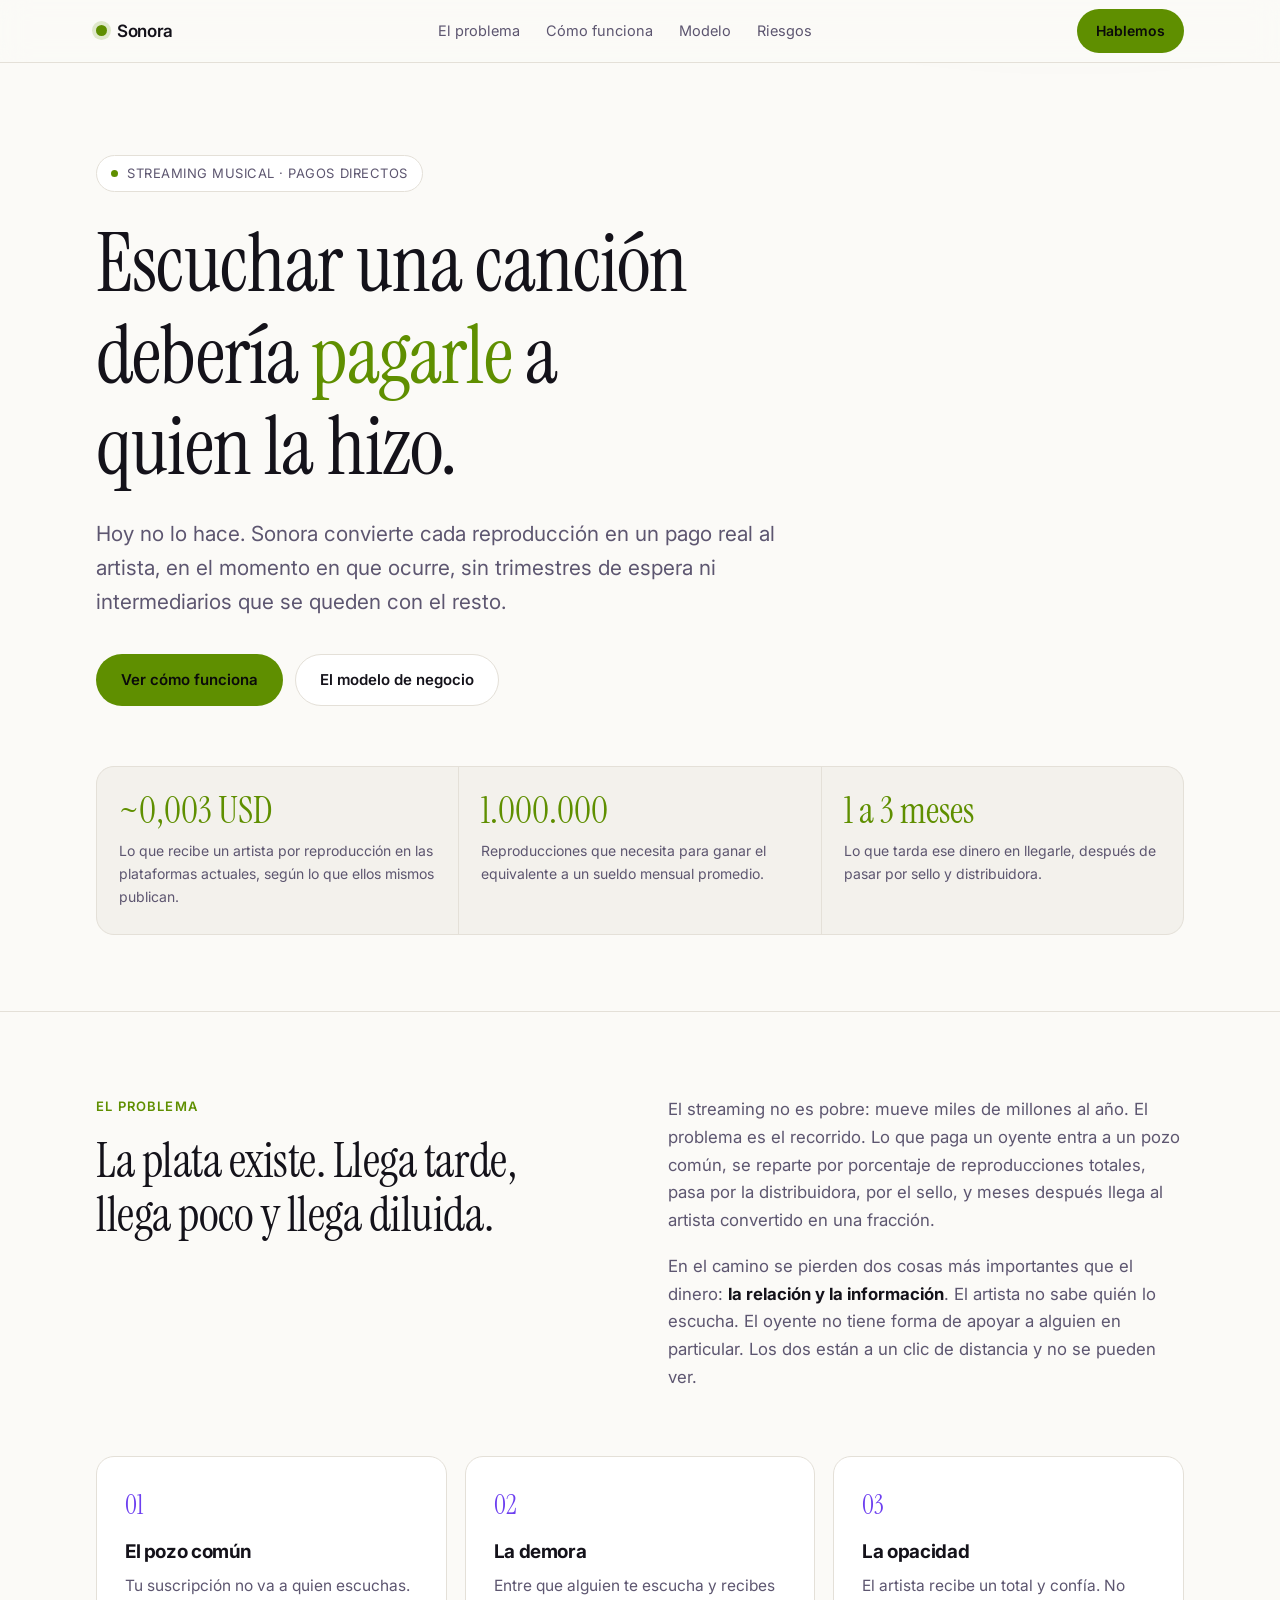
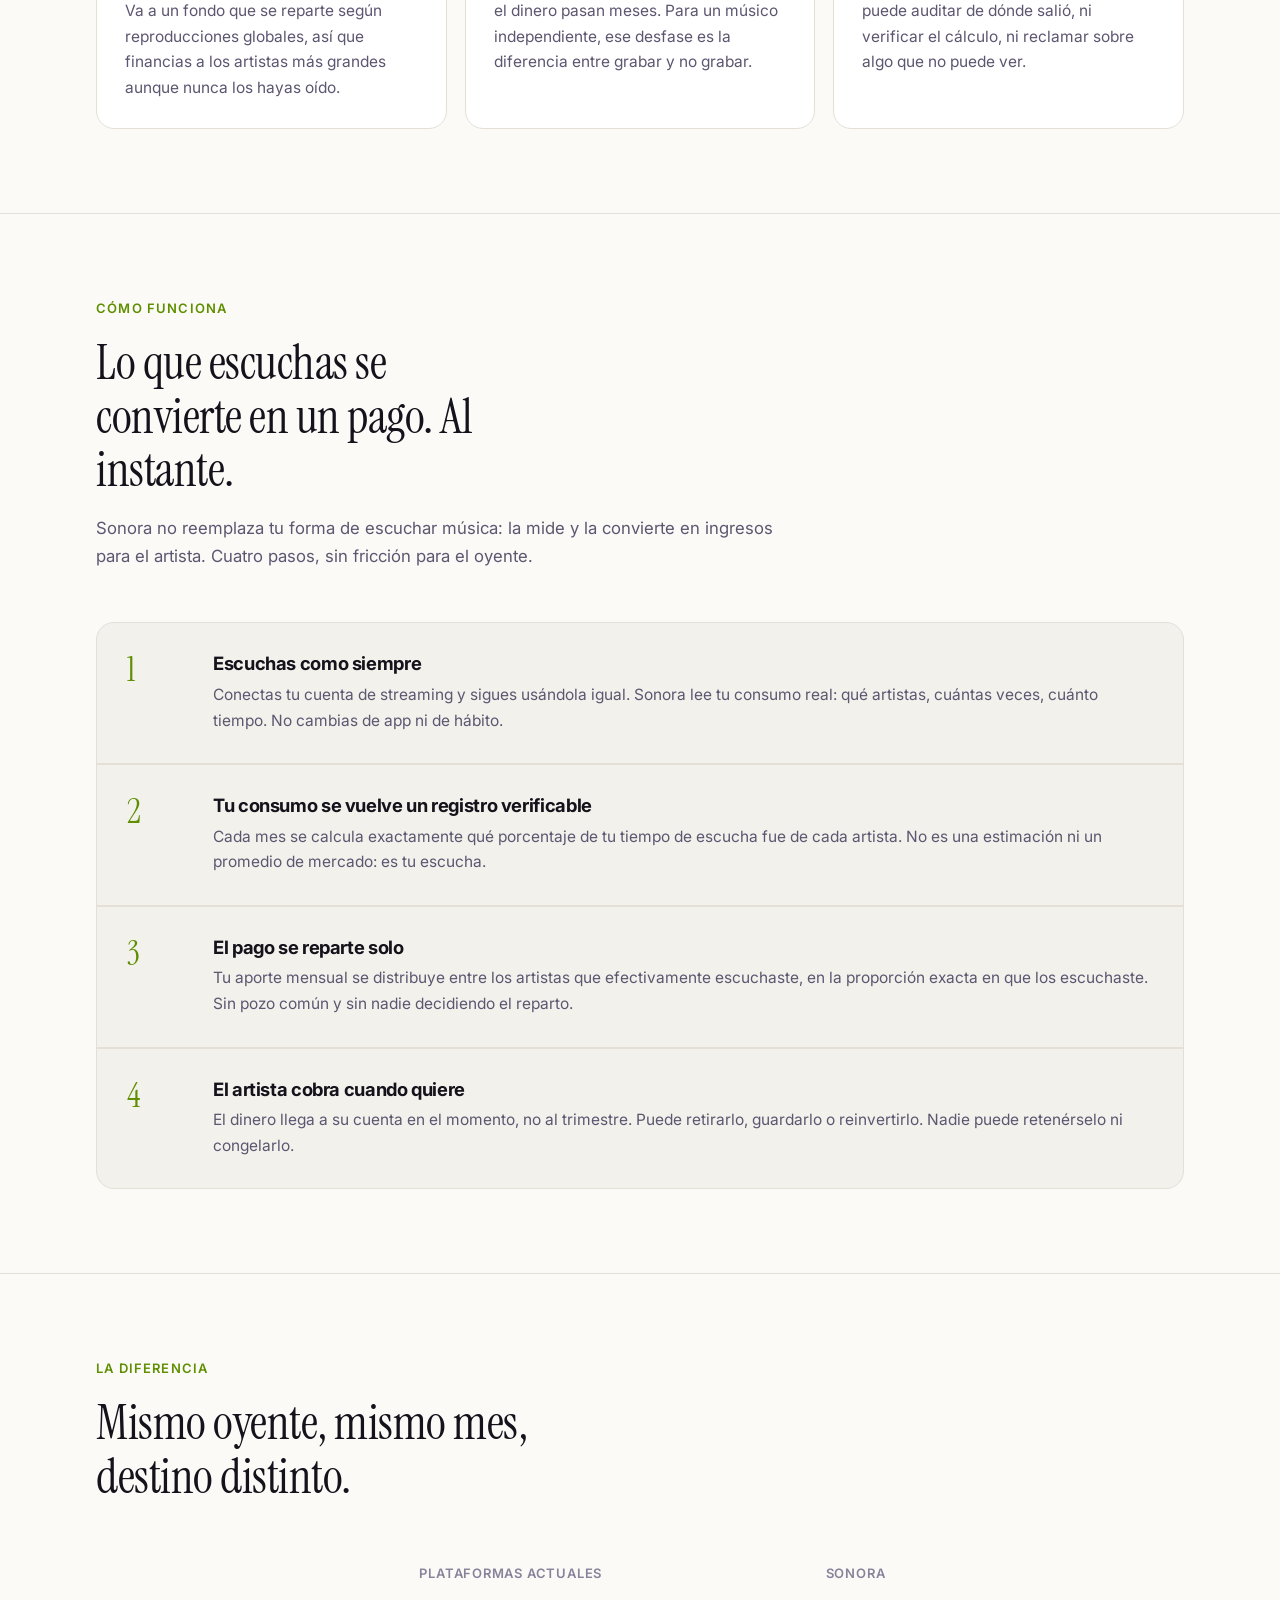
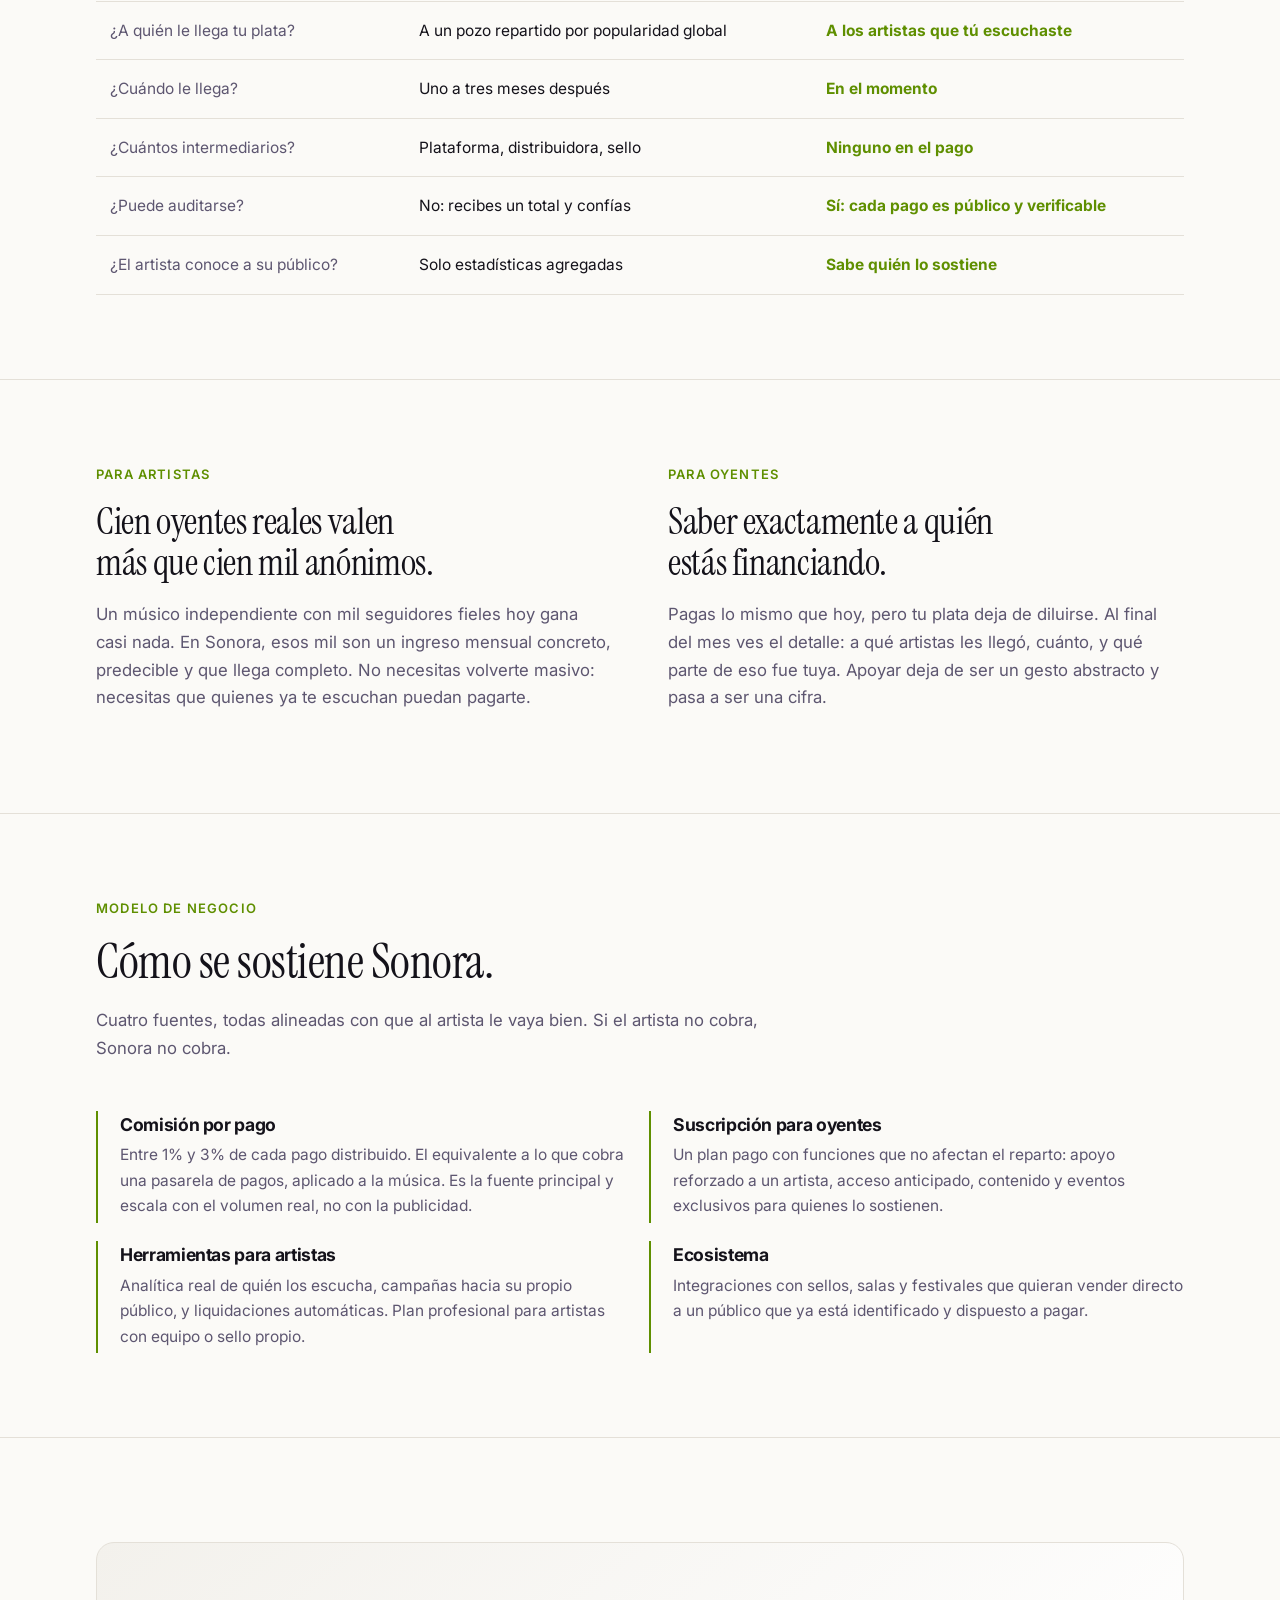
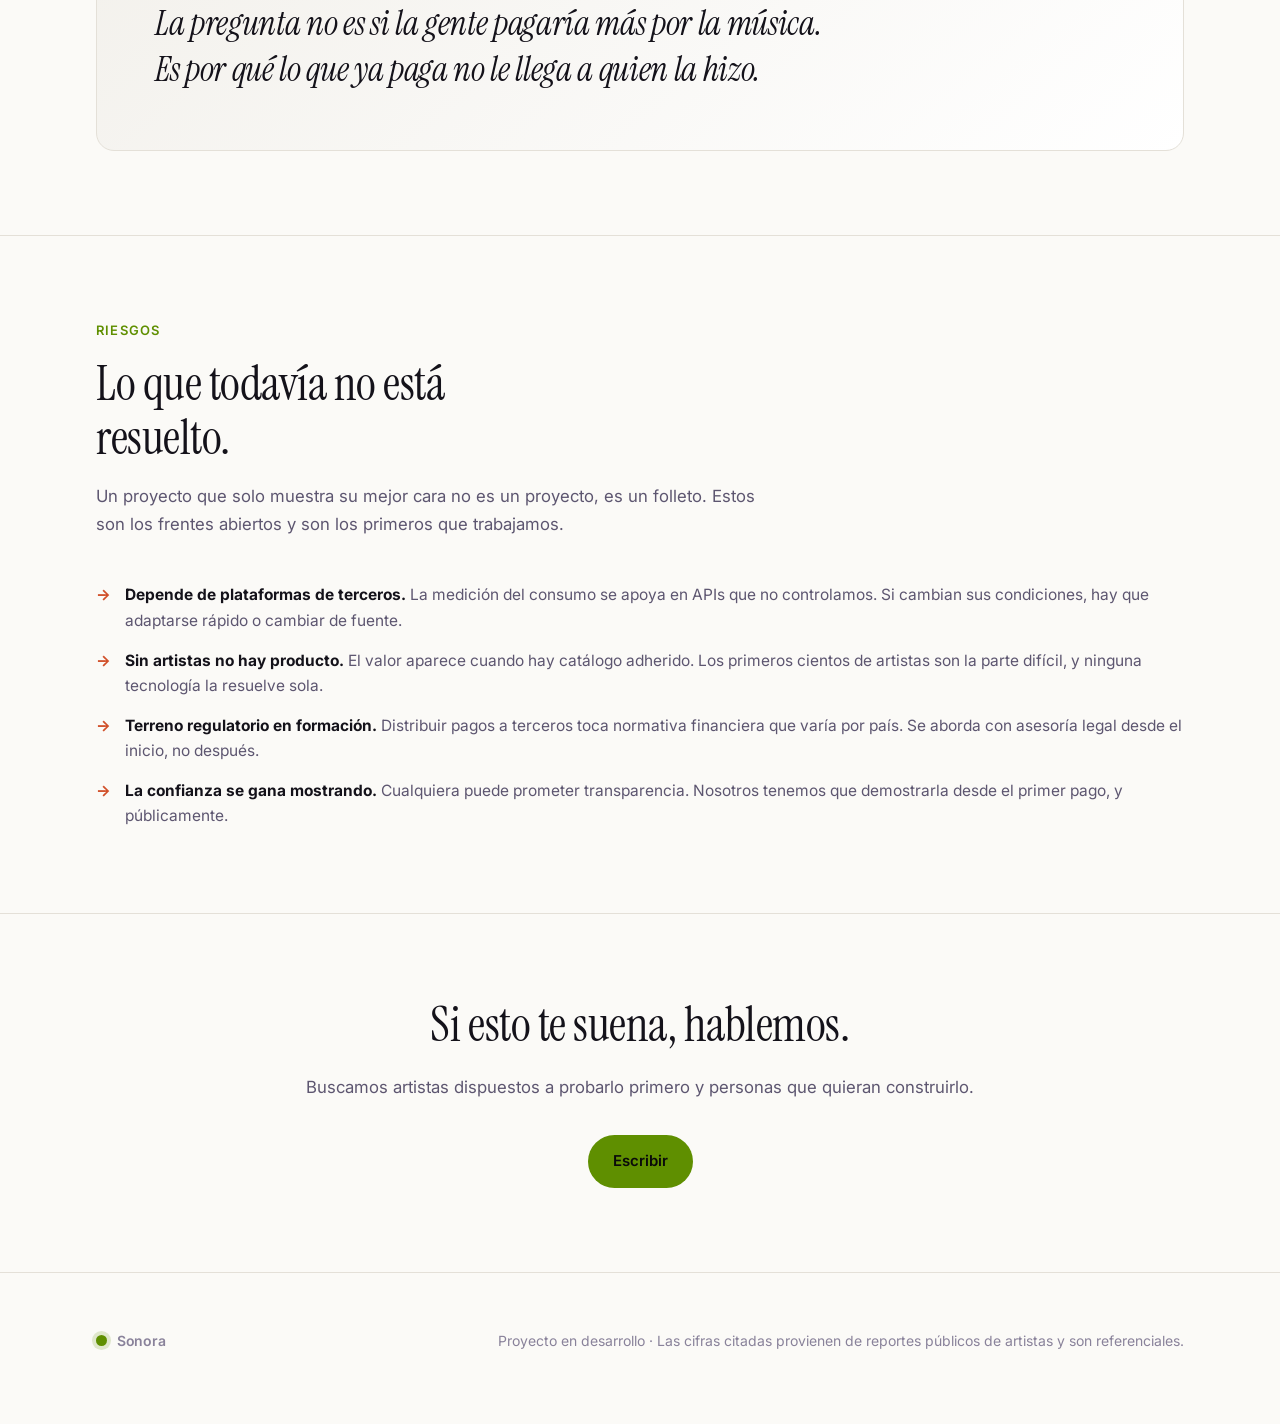
==== index.html @ 141e9acc "Landing de la propuesta de valor de Sonora Un index.html sin dependencias que cuenta el problema del" ====
<!DOCTYPE html>
<html lang="es">
<head>
<meta charset="utf-8">
<meta name="viewport" content="width=device-width, initial-scale=1">
<title>Sonora</title>
<meta name="description" content="La plataforma donde escuchar música le paga al artista, reproducción por reproducción.">
<link rel="preconnect" href="https://fonts.googleapis.com">
<link rel="preconnect" href="https://fonts.gstatic.com" crossorigin>
<link href="https://fonts.googleapis.com/css2?family=Instrument+Serif:ital@0;1&family=Inter:wght@400;500;600;700&display=swap" rel="stylesheet">
<style>
:root{
  --bg:#08070b; --bg-2:#0f0d15; --surface:#141220; --line:#241f33;
  --text:#f4f1fa; --muted:#a49bb8; --dim:#6f6684;
  --accent:#c4f24a; --accent-2:#8b5cf6; --warm:#ff8a5b;
  --radius:18px; --max:1120px;
}
@media (prefers-color-scheme: light){
  :root:not([data-theme="dark"]){
    --bg:#fbfaf7; --bg-2:#f3f1ec; --surface:#ffffff; --line:#e4e0d8;
    --text:#14121a; --muted:#5d5670; --dim:#89829a;
    --accent:#5f8f00; --accent-2:#6d3ff0; --warm:#d1502a;
  }
}
:root[data-theme="dark"]{
  --bg:#08070b; --bg-2:#0f0d15; --surface:#141220; --line:#241f33;
  --text:#f4f1fa; --muted:#a49bb8; --dim:#6f6684;
  --accent:#c4f24a; --accent-2:#8b5cf6; --warm:#ff8a5b;
}
*{box-sizing:border-box}
html{scroll-behavior:smooth}
body{
  margin:0; background:var(--bg); color:var(--text);
  font-family:Inter,system-ui,-apple-system,sans-serif;
  font-size:17px; line-height:1.65; -webkit-font-smoothing:antialiased;
}
.wrap{max-width:var(--max); margin:0 auto; padding:0 16px}
h1,h2,h3{line-height:1.12; letter-spacing:-.02em; margin:0}
.serif{font-family:"Instrument Serif",Georgia,serif; font-weight:400; letter-spacing:-.01em}
em.serif{font-style:italic}
a{color:inherit}

/* nav */
nav{position:sticky; top:0; z-index:50; backdrop-filter:blur(14px);
  background:color-mix(in srgb, var(--bg) 82%, transparent);
  border-bottom:1px solid var(--line)}
nav .wrap{display:flex; align-items:center; justify-content:space-between; height:62px; gap:16px}
.brand{display:flex; align-items:center; gap:10px; font-weight:600; letter-spacing:-.02em}
.dot{width:11px; height:11px; border-radius:50%; background:var(--accent);
  box-shadow:0 0 0 4px color-mix(in srgb,var(--accent) 18%, transparent)}
.navlinks{display:flex; gap:26px; font-size:14.5px; color:var(--muted)}
.navlinks a{text-decoration:none}
.navlinks a:hover{color:var(--text)}
@media(max-width:820px){.navlinks{display:none}}

/* hero */
header{position:relative; overflow:hidden; padding:92px 0 76px}
header::before{content:""; position:absolute; inset:-30% -10% auto -10%; height:620px;
  background:radial-gradient(60% 60% at 30% 0%, color-mix(in srgb,var(--accent-2) 26%, transparent), transparent 70%),
             radial-gradient(48% 48% at 78% 12%, color-mix(in srgb,var(--accent) 18%, transparent), transparent 70%);
  filter:blur(18px); pointer-events:none}
header .wrap{position:relative}
.eyebrow{display:inline-flex; align-items:center; gap:9px; font-size:13px; letter-spacing:.04em;
  text-transform:uppercase; color:var(--muted); border:1px solid var(--line);
  padding:7px 14px; border-radius:100px; background:var(--surface)}
h1{font-size:clamp(2.6rem,7vw,5.1rem); margin:26px 0 0; max-width:16ch}
h1 span{color:var(--accent)}
.lede{font-size:clamp(1.05rem,2.2vw,1.3rem); color:var(--muted); max-width:56ch; margin:24px 0 0}
.cta{display:flex; flex-wrap:wrap; gap:12px; margin-top:34px}
.btn{display:inline-block; padding:13px 24px; border-radius:100px; font-weight:600;
  font-size:15px; text-decoration:none; border:1px solid transparent; transition:.18s}
.btn-1{background:var(--accent); color:#0a0a0a}
.btn-1:hover{transform:translateY(-2px)}
.btn-2{border-color:var(--line); color:var(--text); background:var(--surface)}
.btn-2:hover{border-color:var(--muted)}

/* stat strip */
.strip{display:grid; grid-template-columns:repeat(3,1fr); gap:1px; background:var(--line);
  border:1px solid var(--line); border-radius:var(--radius); overflow:hidden; margin-top:60px}
.strip div{background:var(--bg-2); padding:26px 22px}
.strip b{display:block; font-family:"Instrument Serif",serif; font-size:2.3rem; line-height:1;
  color:var(--accent); font-weight:400}
.strip small{display:block; color:var(--muted); font-size:14px; margin-top:9px}
@media(max-width:720px){.strip{grid-template-columns:1fr}}

/* sections */
section{padding:84px 0; border-top:1px solid var(--line)}
.tag{font-size:13px; letter-spacing:.09em; text-transform:uppercase; color:var(--accent);
  font-weight:600; margin-bottom:16px}
h2{font-size:clamp(1.9rem,4.2vw,3rem); max-width:20ch}
.sub{color:var(--muted); max-width:62ch; margin-top:18px; font-size:1.05rem}

.split{display:grid; grid-template-columns:1fr 1fr; gap:56px; align-items:start}
@media(max-width:900px){.split{grid-template-columns:1fr; gap:36px}}

.cards{display:grid; grid-template-columns:repeat(3,1fr); gap:18px; margin-top:48px}
@media(max-width:900px){.cards{grid-template-columns:1fr}}
.card{background:var(--surface); border:1px solid var(--line); border-radius:var(--radius);
  padding:28px; transition:.18s}
.card:hover{border-color:color-mix(in srgb,var(--accent) 45%, var(--line)); transform:translateY(-3px)}
.card h3{font-size:1.18rem; margin-bottom:10px}
.card p{color:var(--muted); font-size:15.5px; margin:0}
.num{font-family:"Instrument Serif",serif; font-size:1.6rem; color:var(--accent-2);
  display:block; margin-bottom:14px}

/* flow */
.flow{counter-reset:s; margin-top:52px; display:grid; gap:2px;
  border:1px solid var(--line); border-radius:var(--radius); overflow:hidden; background:var(--line)}
.step{background:var(--bg-2); padding:30px; display:grid;
  grid-template-columns:64px 1fr; gap:22px; align-items:start}
.step i{font-style:normal; font-family:"Instrument Serif",serif; font-size:2.1rem;
  color:var(--accent); line-height:1}
.step h3{font-size:1.15rem; margin-bottom:8px}
.step p{margin:0; color:var(--muted); font-size:15.5px}
@media(max-width:620px){.step{grid-template-columns:1fr; gap:10px; padding:24px}}

/* compare */
table{width:100%; border-collapse:collapse; margin-top:44px; font-size:15.5px}
th,td{text-align:left; padding:16px 14px; border-bottom:1px solid var(--line)}
th{color:var(--dim); font-weight:600; font-size:13px; letter-spacing:.06em; text-transform:uppercase}
td:first-child{color:var(--muted)}
td b{color:var(--accent)}
@media(max-width:620px){th,td{padding:12px 8px; font-size:14px}}

/* revenue */
.rev{display:grid; grid-template-columns:repeat(2,1fr); gap:18px; margin-top:48px}
@media(max-width:820px){.rev{grid-template-columns:1fr}}
.rev div{border-left:2px solid var(--accent); padding:4px 0 4px 22px}
.rev h3{font-size:1.1rem; margin-bottom:8px}
.rev p{margin:0; color:var(--muted); font-size:15.5px}

/* quote */
.quote{border:1px solid var(--line); background:linear-gradient(140deg,var(--bg-2),var(--surface));
  border-radius:var(--radius); padding:clamp(30px,5vw,58px); margin-top:20px}
.quote p{font-family:"Instrument Serif",serif; font-size:clamp(1.4rem,3.3vw,2.1rem);
  line-height:1.35; margin:0; letter-spacing:-.01em}

/* risks */
.risks{margin-top:44px; display:grid; gap:14px}
.risk{display:grid; grid-template-columns:auto 1fr; gap:14px; align-items:baseline;
  color:var(--muted); font-size:15.5px}
.risk span{color:var(--warm); font-weight:700}

footer{border-top:1px solid var(--line); padding:56px 0 72px; color:var(--dim); font-size:14px}
footer .wrap{display:flex; justify-content:space-between; gap:20px; flex-wrap:wrap}
</style>
</head>
<body>

<nav><div class="wrap">
  <div class="brand"><span class="dot"></span> Sonora</div>
  <div class="navlinks">
    <a href="#problema">El problema</a>
    <a href="#como">Cómo funciona</a>
    <a href="#negocio">Modelo</a>
    <a href="#riesgos">Riesgos</a>
  </div>
  <a class="btn btn-1" href="#contacto" style="padding:9px 18px;font-size:14px">Hablemos</a>
</div></nav>

<header><div class="wrap">
  <span class="eyebrow"><span class="dot" style="width:7px;height:7px;box-shadow:none"></span> Streaming musical · Pagos directos</span>
  <h1 class="serif">Escuchar una canción debería <span>pagarle</span> a quien la hizo.</h1>
  <p class="lede">Hoy no lo hace. Sonora convierte cada reproducción en un pago real al artista, en el momento en que ocurre, sin trimestres de espera ni intermediarios que se queden con el resto.</p>
  <div class="cta">
    <a class="btn btn-1" href="#como">Ver cómo funciona</a>
    <a class="btn btn-2" href="#negocio">El modelo de negocio</a>
  </div>

  <div class="strip">
    <div><b>~0,003 USD</b><small>Lo que recibe un artista por reproducción en las plataformas actuales, según lo que ellos mismos publican.</small></div>
    <div><b>1.000.000</b><small>Reproducciones que necesita para ganar el equivalente a un sueldo mensual promedio.</small></div>
    <div><b>1 a 3 meses</b><small>Lo que tarda ese dinero en llegarle, después de pasar por sello y distribuidora.</small></div>
  </div>
</div></header>

<section id="problema"><div class="wrap">
  <div class="split">
    <div>
      <div class="tag">El problema</div>
      <h2 class="serif">La plata existe. Llega tarde, llega poco y llega diluida.</h2>
    </div>
    <div>
      <p class="sub" style="margin-top:0">El streaming no es pobre: mueve miles de millones al año. El problema es el recorrido. Lo que paga un oyente entra a un pozo común, se reparte por porcentaje de reproducciones totales, pasa por la distribuidora, por el sello, y meses después llega al artista convertido en una fracción.</p>
      <p class="sub">En el camino se pierden dos cosas más importantes que el dinero: <strong style="color:var(--text)">la relación y la información</strong>. El artista no sabe quién lo escucha. El oyente no tiene forma de apoyar a alguien en particular. Los dos están a un clic de distancia y no se pueden ver.</p>
    </div>
  </div>

  <div class="cards">
    <div class="card"><span class="num">01</span><h3>El pozo común</h3><p>Tu suscripción no va a quien escuchas. Va a un fondo que se reparte según reproducciones globales, así que financias a los artistas más grandes aunque nunca los hayas oído.</p></div>
    <div class="card"><span class="num">02</span><h3>La demora</h3><p>Entre que alguien te escucha y recibes el dinero pasan meses. Para un músico independiente, ese desfase es la diferencia entre grabar y no grabar.</p></div>
    <div class="card"><span class="num">03</span><h3>La opacidad</h3><p>El artista recibe un total y confía. No puede auditar de dónde salió, ni verificar el cálculo, ni reclamar sobre algo que no puede ver.</p></div>
  </div>
</div></section>

<section id="como"><div class="wrap">
  <div class="tag">Cómo funciona</div>
  <h2 class="serif">Lo que escuchas se convierte en un pago. Al instante.</h2>
  <p class="sub">Sonora no reemplaza tu forma de escuchar música: la mide y la convierte en ingresos para el artista. Cuatro pasos, sin fricción para el oyente.</p>

  <div class="flow">
    <div class="step"><i>1</i><div><h3>Escuchas como siempre</h3><p>Conectas tu cuenta de streaming y sigues usándola igual. Sonora lee tu consumo real: qué artistas, cuántas veces, cuánto tiempo. No cambias de app ni de hábito.</p></div></div>
    <div class="step"><i>2</i><div><h3>Tu consumo se vuelve un registro verificable</h3><p>Cada mes se calcula exactamente qué porcentaje de tu tiempo de escucha fue de cada artista. No es una estimación ni un promedio de mercado: es tu escucha.</p></div></div>
    <div class="step"><i>3</i><div><h3>El pago se reparte solo</h3><p>Tu aporte mensual se distribuye entre los artistas que efectivamente escuchaste, en la proporción exacta en que los escuchaste. Sin pozo común y sin nadie decidiendo el reparto.</p></div></div>
    <div class="step"><i>4</i><div><h3>El artista cobra cuando quiere</h3><p>El dinero llega a su cuenta en el momento, no al trimestre. Puede retirarlo, guardarlo o reinvertirlo. Nadie puede retenérselo ni congelarlo.</p></div></div>
  </div>
</div></section>

<section><div class="wrap">
  <div class="tag">La diferencia</div>
  <h2 class="serif">Mismo oyente, mismo mes, destino distinto.</h2>
  <table>
    <tr><th>&nbsp;</th><th>Plataformas actuales</th><th>Sonora</th></tr>
    <tr><td>¿A quién le llega tu plata?</td><td>A un pozo repartido por popularidad global</td><td><b>A los artistas que tú escuchaste</b></td></tr>
    <tr><td>¿Cuándo le llega?</td><td>Uno a tres meses después</td><td><b>En el momento</b></td></tr>
    <tr><td>¿Cuántos intermediarios?</td><td>Plataforma, distribuidora, sello</td><td><b>Ninguno en el pago</b></td></tr>
    <tr><td>¿Puede auditarse?</td><td>No: recibes un total y confías</td><td><b>Sí: cada pago es público y verificable</b></td></tr>
    <tr><td>¿El artista conoce a su público?</td><td>Solo estadísticas agregadas</td><td><b>Sabe quién lo sostiene</b></td></tr>
  </table>
</div></section>

<section><div class="wrap">
  <div class="split">
    <div>
      <div class="tag">Para artistas</div>
      <h2 class="serif" style="font-size:clamp(1.6rem,3.4vw,2.3rem)">Cien oyentes reales valen más que cien mil anónimos.</h2>
      <p class="sub">Un músico independiente con mil seguidores fieles hoy gana casi nada. En Sonora, esos mil son un ingreso mensual concreto, predecible y que llega completo. No necesitas volverte masivo: necesitas que quienes ya te escuchan puedan pagarte.</p>
    </div>
    <div>
      <div class="tag">Para oyentes</div>
      <h2 class="serif" style="font-size:clamp(1.6rem,3.4vw,2.3rem)">Saber exactamente a quién estás financiando.</h2>
      <p class="sub">Pagas lo mismo que hoy, pero tu plata deja de diluirse. Al final del mes ves el detalle: a qué artistas les llegó, cuánto, y qué parte de eso fue tuya. Apoyar deja de ser un gesto abstracto y pasa a ser una cifra.</p>
    </div>
  </div>
</div></section>

<section id="negocio"><div class="wrap">
  <div class="tag">Modelo de negocio</div>
  <h2 class="serif">Cómo se sostiene Sonora.</h2>
  <p class="sub">Cuatro fuentes, todas alineadas con que al artista le vaya bien. Si el artista no cobra, Sonora no cobra.</p>

  <div class="rev">
    <div><h3>Comisión por pago</h3><p>Entre 1% y 3% de cada pago distribuido. El equivalente a lo que cobra una pasarela de pagos, aplicado a la música. Es la fuente principal y escala con el volumen real, no con la publicidad.</p></div>
    <div><h3>Suscripción para oyentes</h3><p>Un plan pago con funciones que no afectan el reparto: apoyo reforzado a un artista, acceso anticipado, contenido y eventos exclusivos para quienes lo sostienen.</p></div>
    <div><h3>Herramientas para artistas</h3><p>Analítica real de quién los escucha, campañas hacia su propio público, y liquidaciones automáticas. Plan profesional para artistas con equipo o sello propio.</p></div>
    <div><h3>Ecosistema</h3><p>Integraciones con sellos, salas y festivales que quieran vender directo a un público que ya está identificado y dispuesto a pagar.</p></div>
  </div>
</div></section>

<section><div class="wrap">
  <div class="quote">
    <p class="serif"><em>La pregunta no es si la gente pagaría más por la música.<br>Es por qué lo que ya paga no le llega a quien la hizo.</em></p>
  </div>
</div></section>

<section id="riesgos"><div class="wrap">
  <div class="tag">Riesgos</div>
  <h2 class="serif">Lo que todavía no está resuelto.</h2>
  <p class="sub">Un proyecto que solo muestra su mejor cara no es un proyecto, es un folleto. Estos son los frentes abiertos y son los primeros que trabajamos.</p>
  <div class="risks">
    <div class="risk"><span>→</span><div><strong style="color:var(--text)">Depende de plataformas de terceros.</strong> La medición del consumo se apoya en APIs que no controlamos. Si cambian sus condiciones, hay que adaptarse rápido o cambiar de fuente.</div></div>
    <div class="risk"><span>→</span><div><strong style="color:var(--text)">Sin artistas no hay producto.</strong> El valor aparece cuando hay catálogo adherido. Los primeros cientos de artistas son la parte difícil, y ninguna tecnología la resuelve sola.</div></div>
    <div class="risk"><span>→</span><div><strong style="color:var(--text)">Terreno regulatorio en formación.</strong> Distribuir pagos a terceros toca normativa financiera que varía por país. Se aborda con asesoría legal desde el inicio, no después.</div></div>
    <div class="risk"><span>→</span><div><strong style="color:var(--text)">La confianza se gana mostrando.</strong> Cualquiera puede prometer transparencia. Nosotros tenemos que demostrarla desde el primer pago, y públicamente.</div></div>
  </div>
</div></section>

<section id="contacto"><div class="wrap" style="text-align:center">
  <h2 class="serif" style="max-width:24ch;margin:0 auto">Si esto te suena, hablemos.</h2>
  <p class="sub" style="margin:22px auto 0">Buscamos artistas dispuestos a probarlo primero y personas que quieran construirlo.</p>
  <div class="cta" style="justify-content:center">
    <a class="btn btn-1" href="mailto:mauriciomorales.duarte@proton.me">Escribir</a>
  </div>
</div></section>

<footer><div class="wrap">
  <div><span class="brand"><span class="dot"></span> Sonora</span></div>
  <div>Proyecto en desarrollo · Las cifras citadas provienen de reportes públicos de artistas y son referenciales.</div>
</div></footer>

</body>
</html>
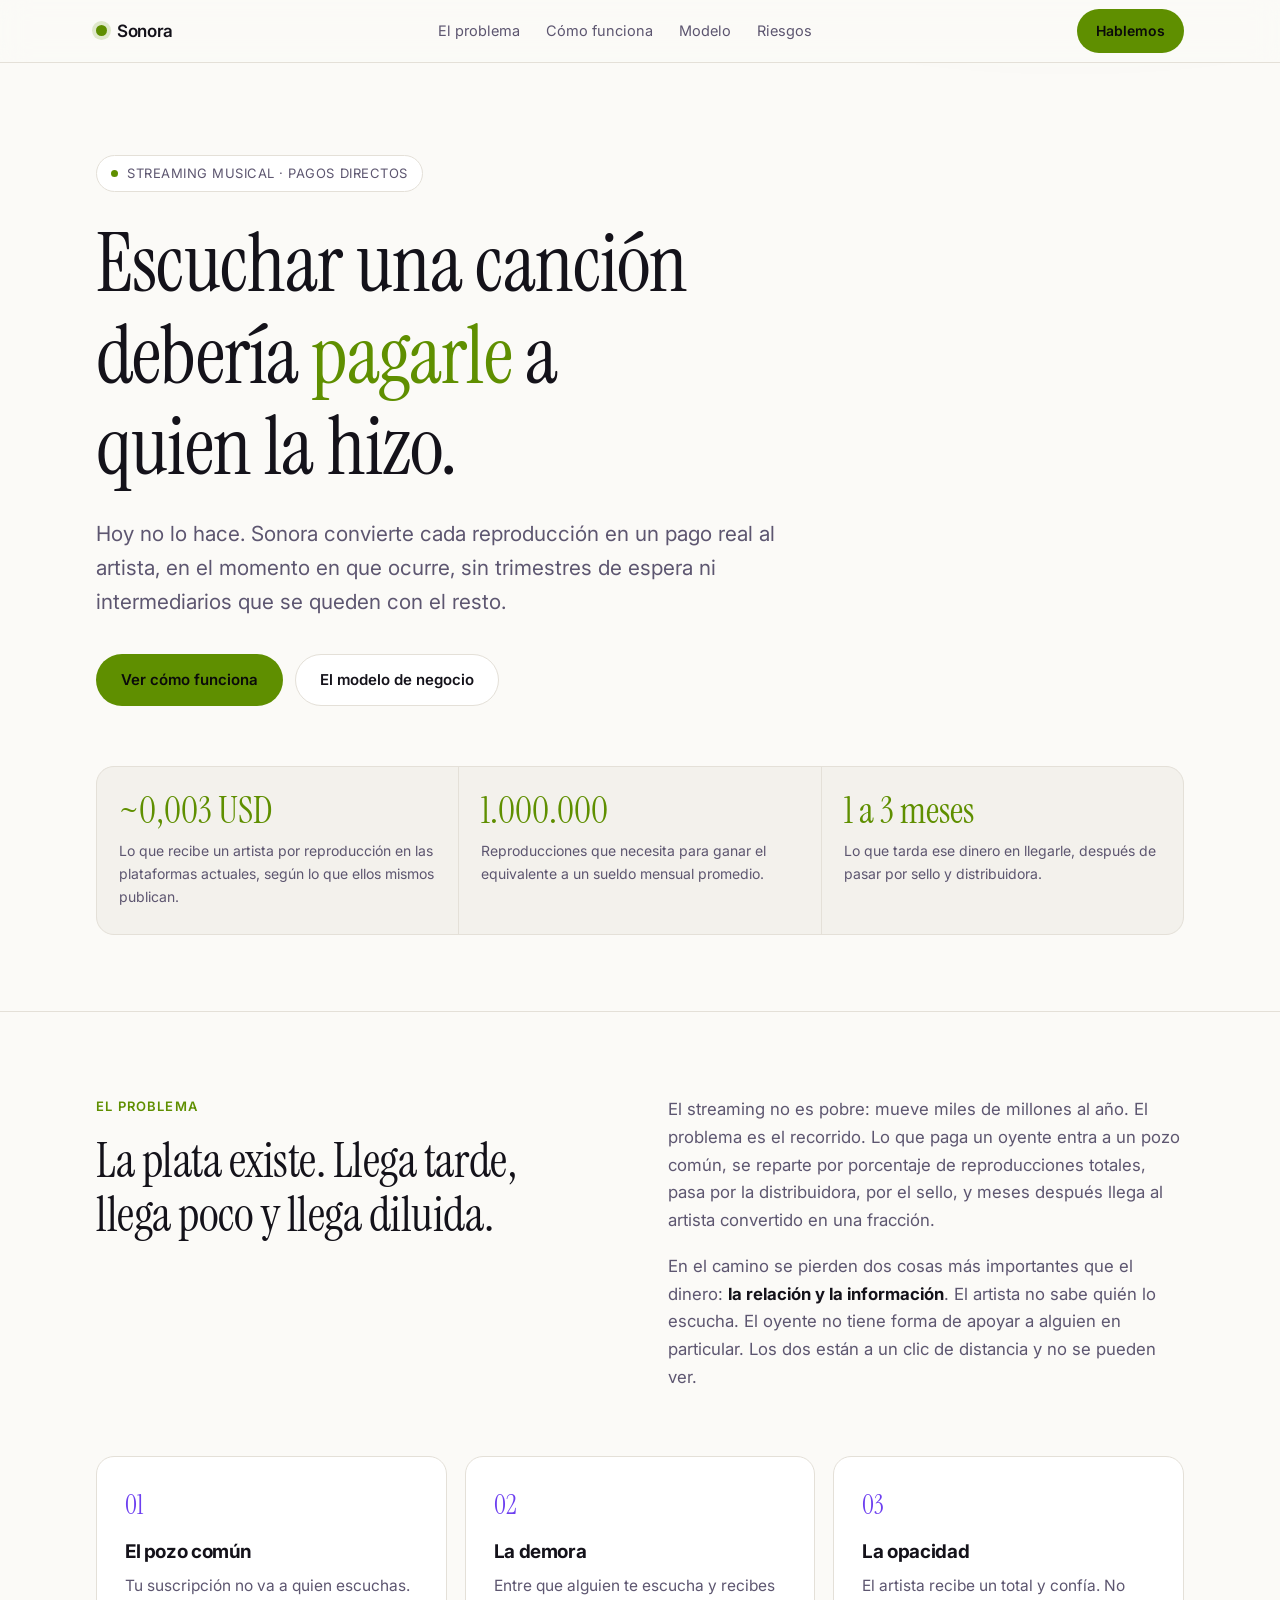
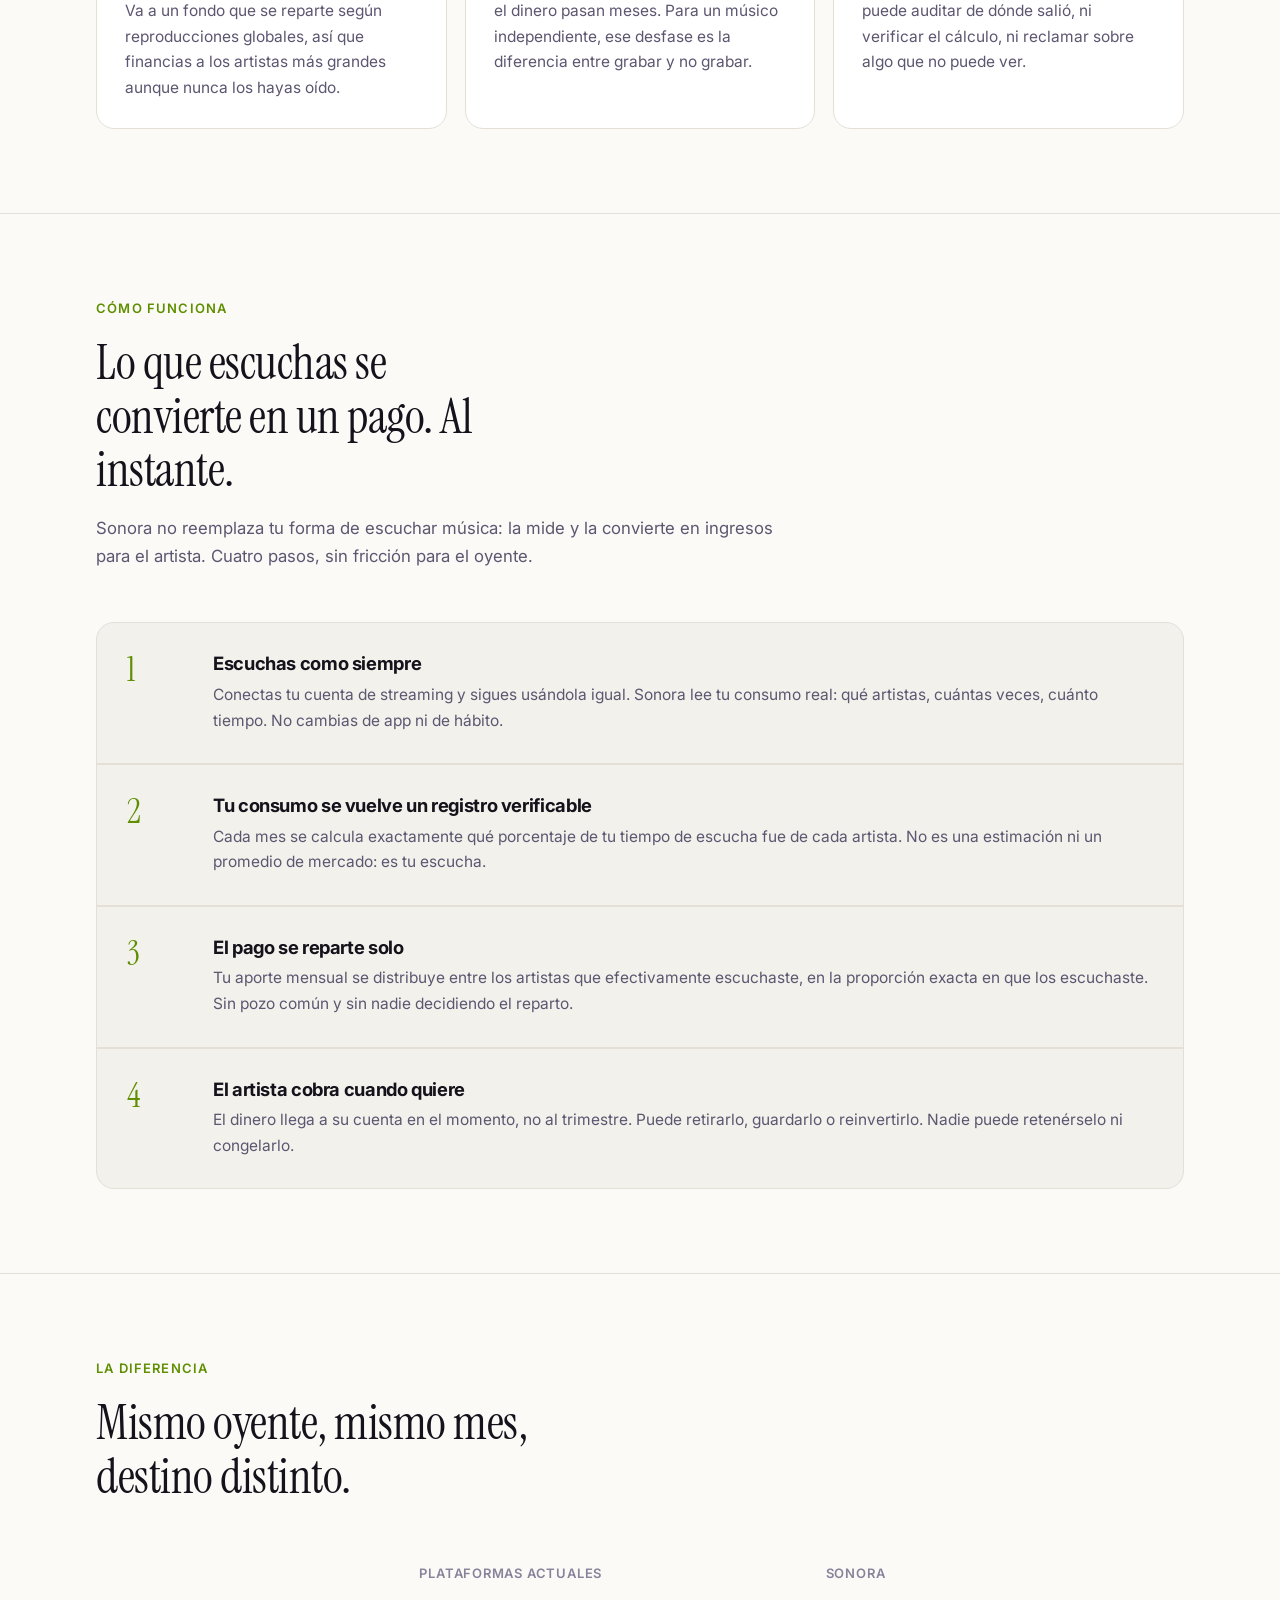
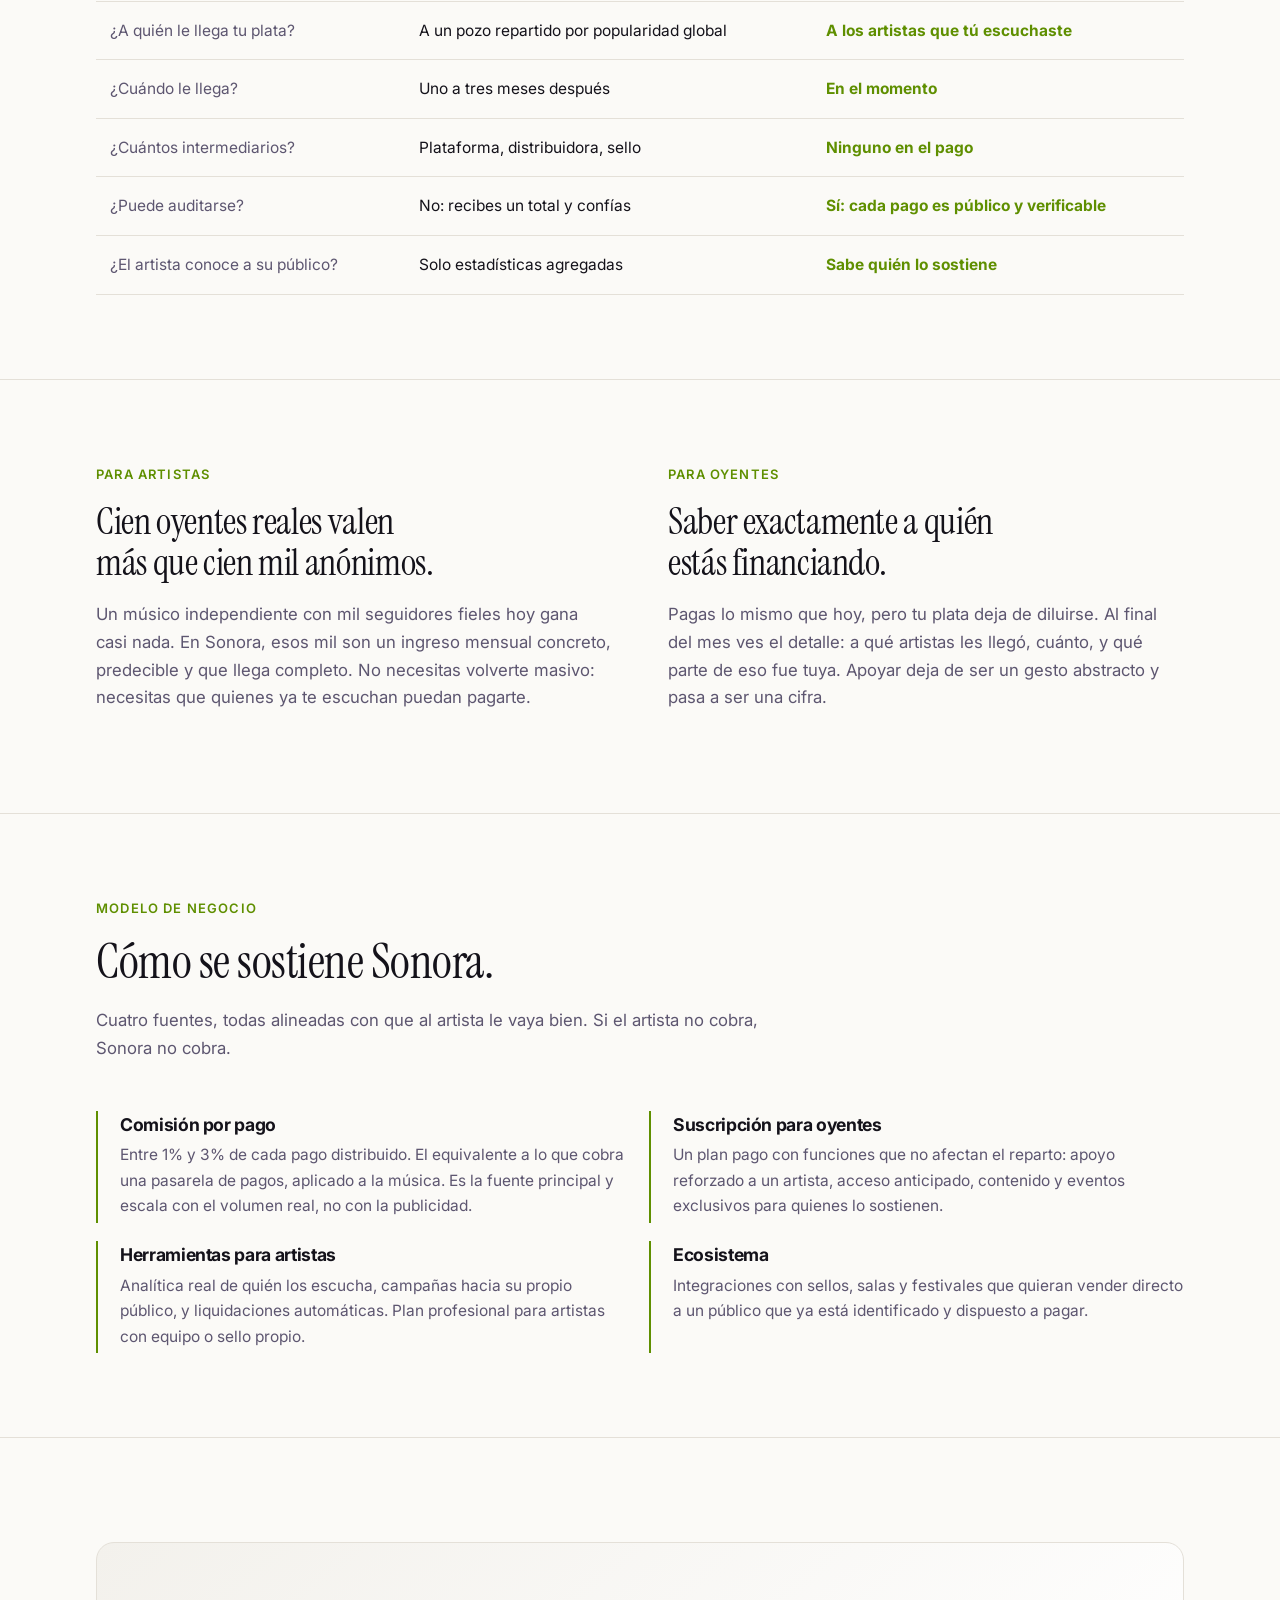
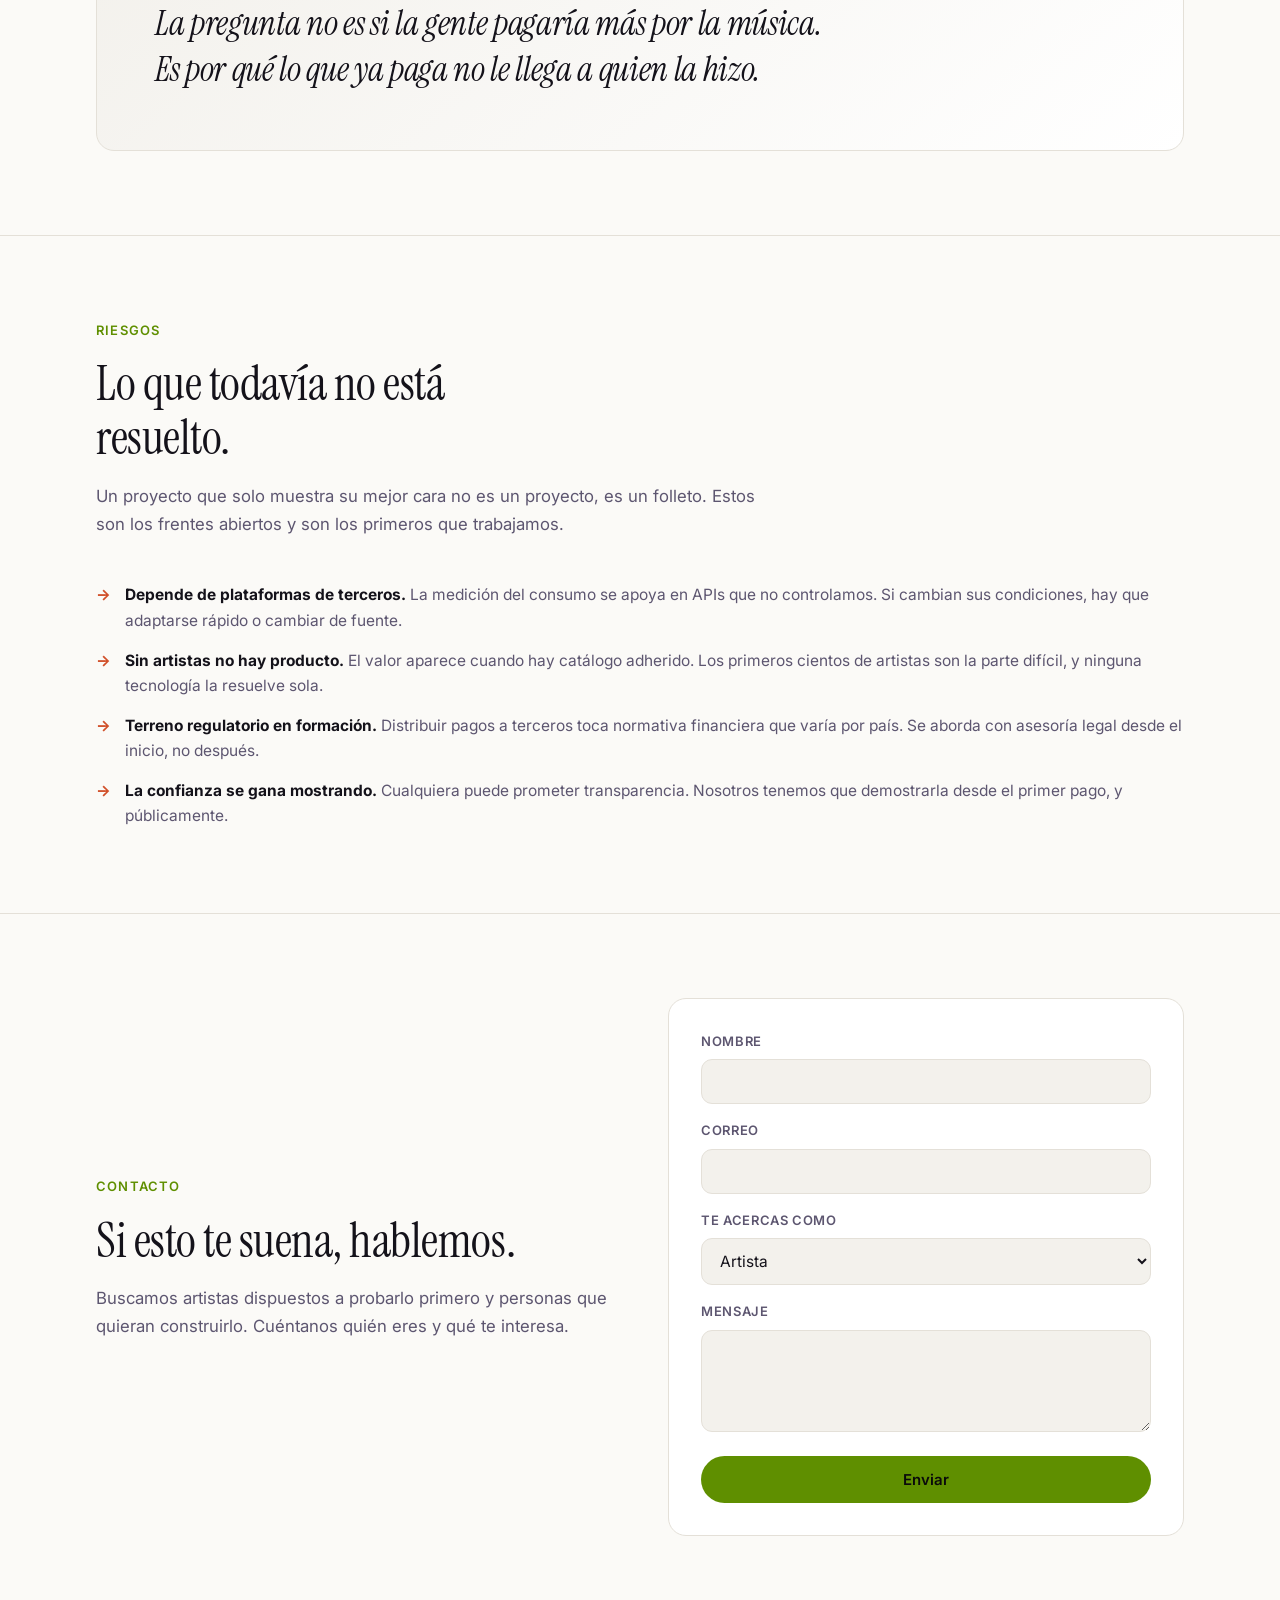
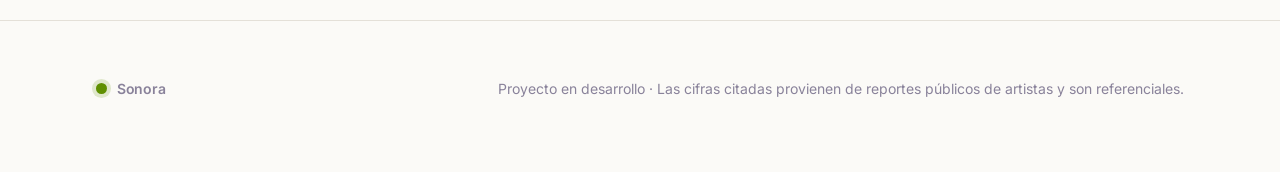
==== commit 8dba0390: "Formulario de contacto en vez de correo expuesto Quita la direccion de Proton del sitio: un correo d" ====
--- a/index.html
+++ b/index.html
@@ -141,6 +141,23 @@
   color:var(--muted); font-size:15.5px}
 .risk span{color:var(--warm); font-weight:700}
 
+/* form */
+form{background:var(--surface); border:1px solid var(--line); border-radius:var(--radius);
+  padding:clamp(22px,3.5vw,32px)}
+.field{margin-bottom:16px}
+.field label{display:block; font-size:13px; letter-spacing:.05em; text-transform:uppercase;
+  color:var(--muted); font-weight:600; margin-bottom:7px}
+.field input,.field select,.field textarea{
+  width:100%; padding:12px 14px; border-radius:11px; border:1px solid var(--line);
+  background:var(--bg-2); color:var(--text); font-family:inherit; font-size:15.5px;
+  transition:border-color .16s}
+.field textarea{resize:vertical; min-height:96px}
+.field input:focus,.field select:focus,.field textarea:focus{
+  outline:none; border-color:var(--accent)}
+.aviso{margin:18px 0 0; padding:14px 16px; border-radius:11px; font-size:14.5px;
+  color:var(--text); background:color-mix(in srgb,var(--accent) 12%, transparent);
+  border:1px solid color-mix(in srgb,var(--accent) 38%, transparent)}
+
 footer{border-top:1px solid var(--line); padding:56px 0 72px; color:var(--dim); font-size:14px}
 footer .wrap{display:flex; justify-content:space-between; gap:20px; flex-wrap:wrap}
 </style>
@@ -265,13 +282,59 @@
   </div>
 </div></section>
 
-<section id="contacto"><div class="wrap" style="text-align:center">
-  <h2 class="serif" style="max-width:24ch;margin:0 auto">Si esto te suena, hablemos.</h2>
-  <p class="sub" style="margin:22px auto 0">Buscamos artistas dispuestos a probarlo primero y personas que quieran construirlo.</p>
-  <div class="cta" style="justify-content:center">
-    <a class="btn btn-1" href="mailto:mauriciomorales.duarte@proton.me">Escribir</a>
-  </div>
-</div></section>
+<section id="contacto"><div class="wrap">
+  <div class="split" style="align-items:center">
+    <div>
+      <div class="tag">Contacto</div>
+      <h2 class="serif">Si esto te suena, hablemos.</h2>
+      <p class="sub">Buscamos artistas dispuestos a probarlo primero y personas que quieran construirlo. Cuéntanos quién eres y qué te interesa.</p>
+    </div>
+
+    <form id="form" novalidate>
+      <div class="field">
+        <label for="nombre">Nombre</label>
+        <input id="nombre" name="nombre" type="text" autocomplete="name" required>
+      </div>
+      <div class="field">
+        <label for="correo">Correo</label>
+        <input id="correo" name="correo" type="email" autocomplete="email" required>
+      </div>
+      <div class="field">
+        <label for="rol">Te acercas como</label>
+        <select id="rol" name="rol">
+          <option>Artista</option>
+          <option>Oyente</option>
+          <option>Sello o manager</option>
+          <option>Quiero construirlo</option>
+          <option>Otra cosa</option>
+        </select>
+      </div>
+      <div class="field">
+        <label for="mensaje">Mensaje</label>
+        <textarea id="mensaje" name="mensaje" rows="4"></textarea>
+      </div>
+      <button class="btn btn-1" type="submit" style="width:100%;cursor:pointer;font-family:inherit">Enviar</button>
+      <p id="aviso" role="status" hidden></p>
+    </form>
+  </div>
+</div></section>
+
+<script>
+(function () {
+  var form = document.getElementById("form");
+  var aviso = document.getElementById("aviso");
+  form.addEventListener("submit", function (e) {
+    e.preventDefault();
+    aviso.hidden = false;
+    aviso.className = "aviso";
+    aviso.textContent =
+      "El canal de contacto todavía no está activo, así que tu mensaje no se envió " +
+      "y no guardamos nada de lo que escribiste. Estamos terminando de montarlo. " +
+      "Vuelve en unos días y este formulario ya va a llegar a alguien.";
+    aviso.scrollIntoView({ behavior: "smooth", block: "nearest" });
+  });
+})();
+</script>
 
 <footer><div class="wrap">
   <div><span class="brand"><span class="dot"></span> Sonora</span></div>
